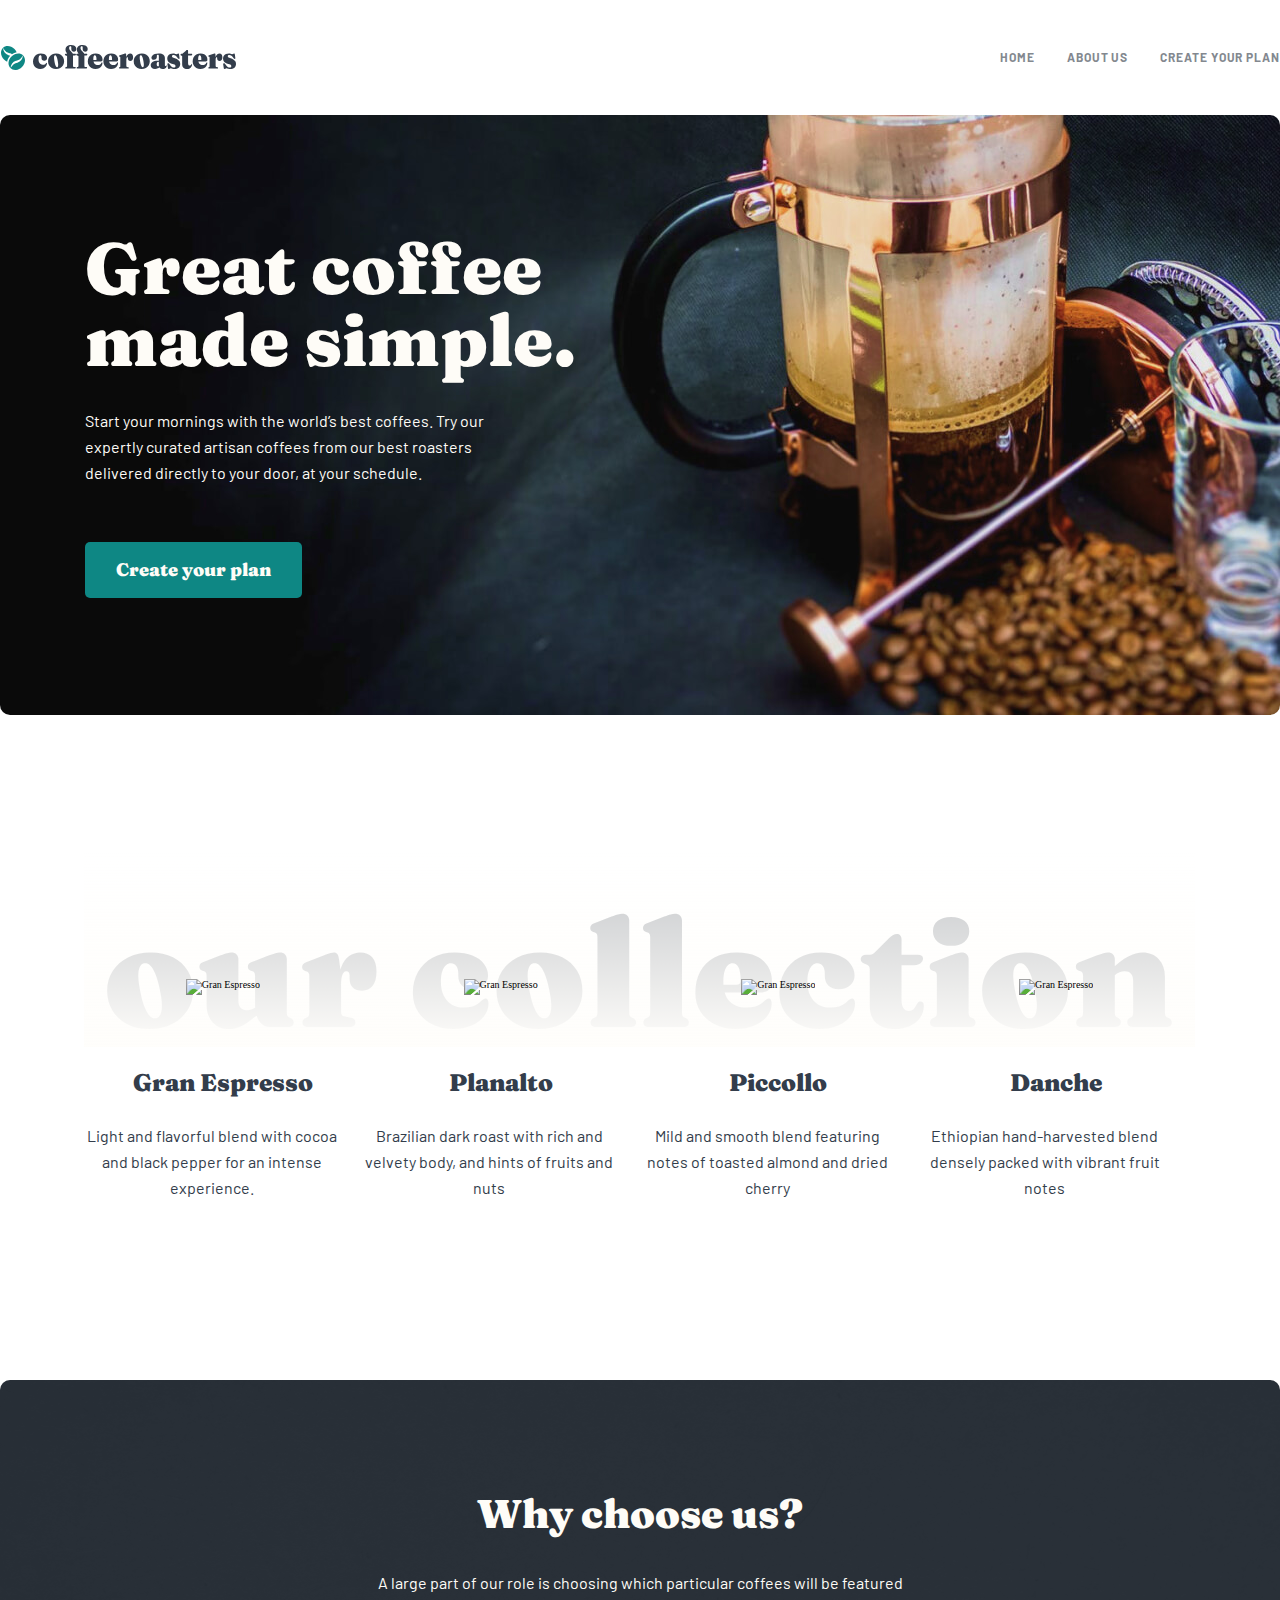
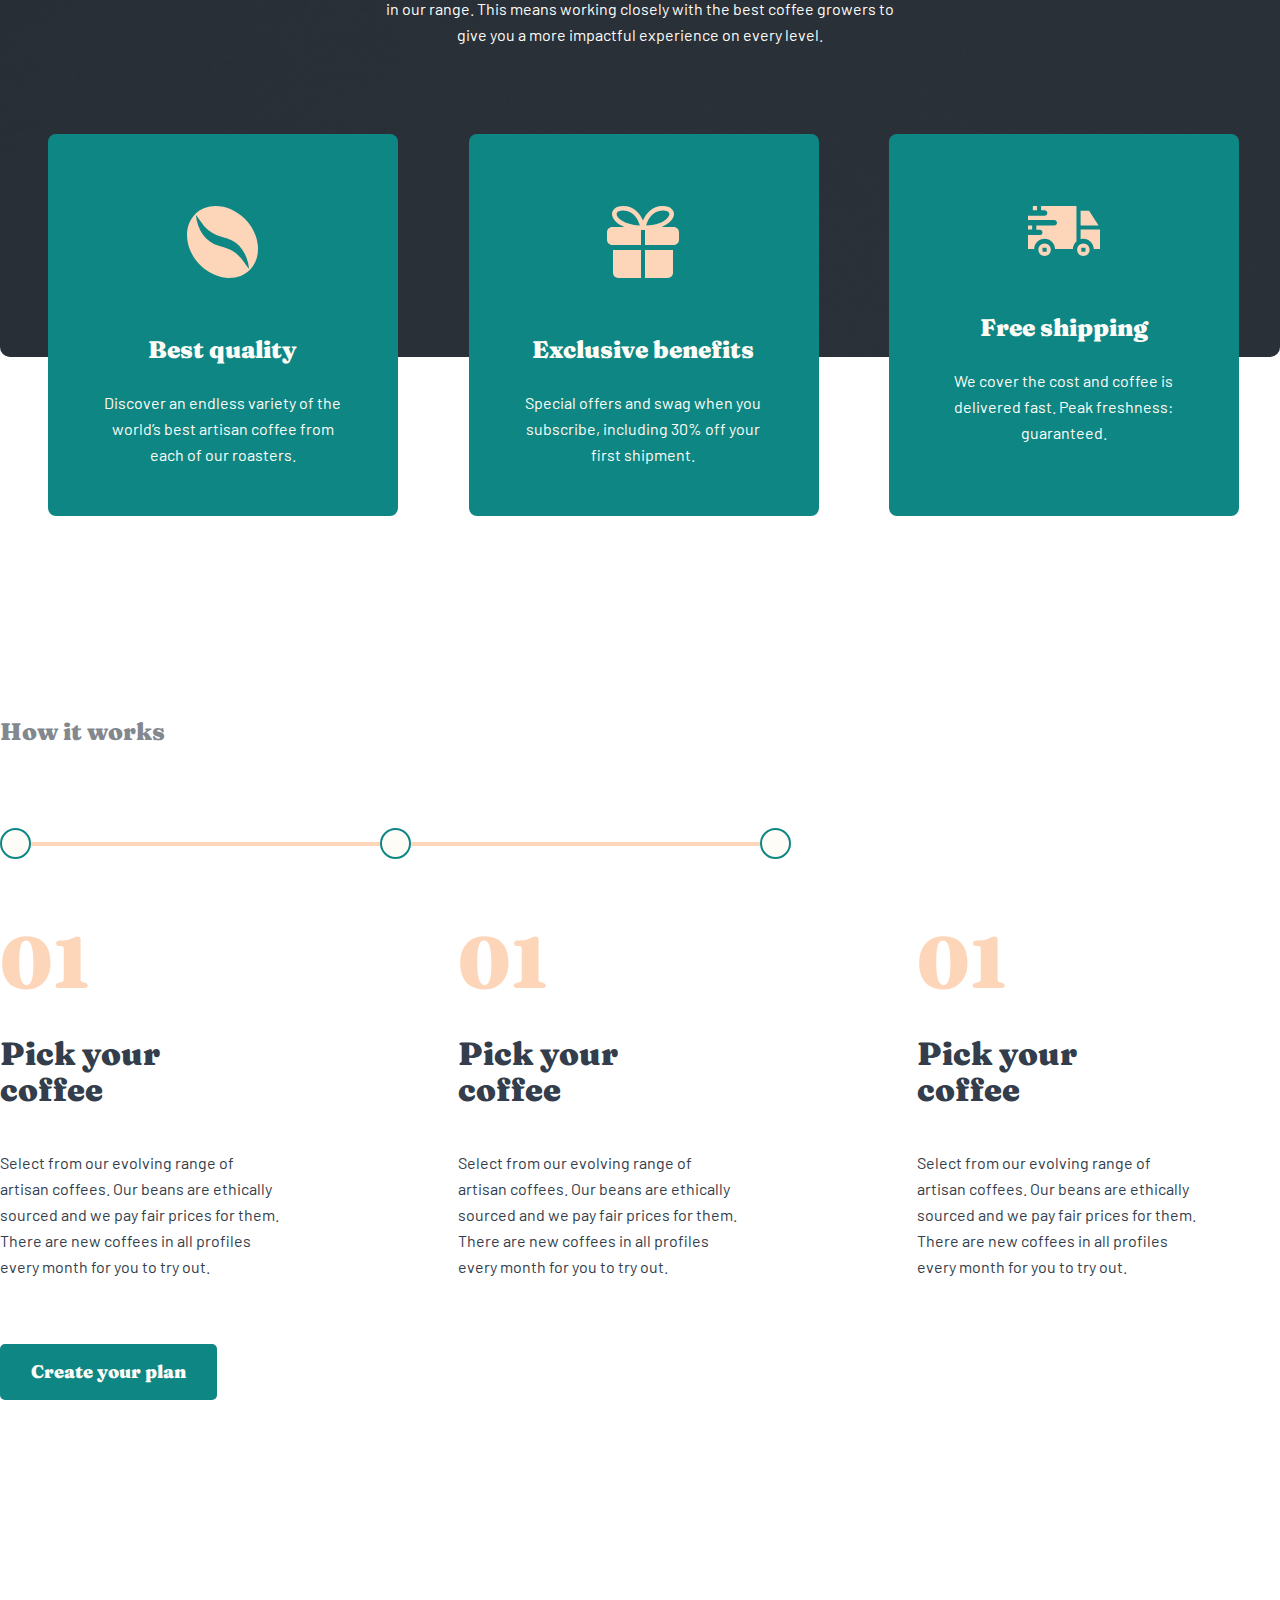
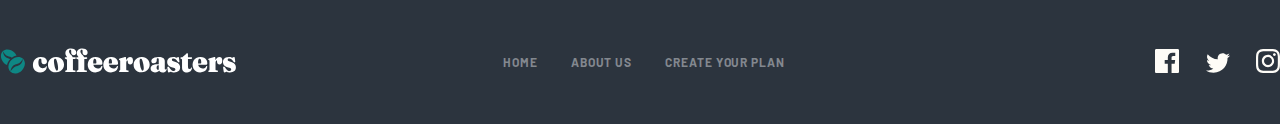
==== index.html @ 738a77b7 "Coffeeroasters" ====
<!DOCTYPE html>
<html lang="en">
  <head>
    <meta charset="UTF-8" />
    <meta http-equiv="X-UA-Compatible" content="IE=edge" />
    <meta name="viewport" content="width=device-width, initial-scale=1.0" />
    <title>_Coffeeroasters_1_</title>
    <link rel="stylesheet" href="./css/normalize.css" />
    <link rel="stylesheet" href="./css/minify.css" />
  </head>
  <body>
    <!-- HEADER -->
    <header>
      <div class="header-container container">
        <img
          class="header-logo"
          src="./img/svg/coffe-logo.svg"
          alt="Coffeeroasters"
        />
        <nav class="header-nav">
          <ul class="header-ul">
            <li class="header-li">
              <a href="" class="header-link">HOME</a>
            </li>
            <li class="header-li">
              <a href="" class="header-link">ABOUT US</a>
            </li>
            <li class="header-li">
              <a href="" class="header-link">Create your plan</a>
            </li>
          </ul>
        </nav>
      </div>
    </header>
    <!-- HEADER END -->

    <!-- MAIN -->
    <main>
      <section class="great-sec">
        <div class="container">
          <div class="great-coffe">
            <h1 class="coffe-hone">Great coffee made simple.</h1>
            <p class="coffe-p">
              Start your mornings with the world’s best coffees. Try our
              expertly curated artisan coffees from our best roasters delivered
              directly to your door, at your schedule.
            </p>
            <div class="btn-plan">
              <a class="btn-link" href="#">Create your plan</a>
            </div>
          </div>
        </div>
      </section>
      <!-- END -->
      <section class="collection">
        <div class="container">
          <div class="our-div">
            <div class="gran">
              <img
                class="gran-img"
                src="./img/svg/gran-espresso.svg"
                alt="Gran Espresso"
              />
              <h2 class="gran-h2">Gran Espresso</h2>
              <p class="gran-p">
                Light and flavorful blend with cocoa and black pepper for an
                intense experience.
              </p>
            </div>

            <div class="gran">
              <img
                class="gran-img"
                src="./img/svg/planalto.svg"
                alt="Gran Espresso"
              />
              <h2 class="gran-h2">Planalto</h2>
              <p class="gran-p">
                Brazilian dark roast with rich and velvety body, and hints of
                fruits and nuts
              </p>
            </div>

            <div class="gran">
              <img
                class="gran-img"
                src="./img/svg/piccollo.svg"
                alt="Gran Espresso"
              />
              <h2 class="gran-h2">Piccollo</h2>
              <p class="gran-p">
                Mild and smooth blend featuring notes of toasted almond and
                dried cherry
              </p>
            </div>

            <div class="gran">
              <img
                class="gran-img"
                src="./img/svg/dancha.svg"
                alt="Gran Espresso"
              />
              <h2 class="gran-h2">Danche</h2>
              <p class="gran-p">
                Ethiopian hand-harvested blend densely packed with vibrant fruit
                notes
              </p>
            </div>
          </div>
        </div>
      </section>
      <!-- END -->

      <section class="choose-sec">
        <div class="container">
          <div class="choose-div">
            <h1 class="choose-h1">Why choose us?</h1>
            <p class="choose-p">
              A large part of our role is choosing which particular coffees will
              be featured in our range. This means working closely with the best
              coffee growers to give you a more impactful experience on every
              level.
            </p>

            <div class="best-1">
              <div class="best">
                <img
                  class="best-img"
                  src="./img/svg/best-quality.svg"
                  alt="Best quality"
                />
                <h2 class="best-h2">Best quality</h2>
                <p class="best-p">
                  Discover an endless variety of the world’s best artisan coffee
                  from each of our roasters.
                </p>
              </div>
              <div class="best">
                <img
                  class="best-img"
                  src="./img/svg/exclusive-benefits.svg"
                  alt="Best quality"
                />
                <h2 class="best-h2">Exclusive benefits</h2>
                <p class="best-p">
                  Special offers and swag when you subscribe, including 30% off
                  your first shipment.
                </p>
              </div>
              <div class="best">
                <img
                  class="best-img"
                  src="./img/svg/free-shipping.svg"
                  alt="Best quality"
                />
                <h2 class="best-h2">Free shipping</h2>
                <p class="best-p">
                  We cover the cost and coffee is delivered fast. Peak
                  freshness: guaranteed.
                </p>
              </div>
            </div>
          </div>
        </div>
      </section>
      <!-- END -->

      <section class="works-sec">
        <div class="container">
          <h3 class="works-h3">How it works</h3>
          <div class="works-shakl">
            <div class="cicrle"></div>
            <div class="line"></div>

            <div class="cicrle"></div>
            <div class="line"></div>

            <div class="cicrle"></div>
          </div>

          <div class="number">
            <div class="pick-your">
              <h1 class="pick-h1">01</h1>
              <h2 class="pick-h2">Pick your coffee</h2>
              <p class="pick-p">
                Select from our evolving range of artisan coffees. Our beans are
                ethically sourced and we pay fair prices for them. There are new
                coffees in all profiles every month for you to try out.
              </p>
            </div>

            <div class="pick-your">
              <h1 class="pick-h1">01</h1>
              <h2 class="pick-h2">Pick your coffee</h2>
              <p class="pick-p">
                Select from our evolving range of artisan coffees. Our beans are
                ethically sourced and we pay fair prices for them. There are new
                coffees in all profiles every month for you to try out.
              </p>
            </div>

            <div class="pick-your">
              <h1 class="pick-h1">01</h1>
              <h2 class="pick-h2">Pick your coffee</h2>
              <p class="pick-p">
                Select from our evolving range of artisan coffees. Our beans are
                ethically sourced and we pay fair prices for them. There are new
                coffees in all profiles every month for you to try out.
              </p>
            </div>
          </div>
          <div class="btn-plan-2">
            <a class="btn-link" href="#">Create your plan</a>
          </div>
        </div>
      </section>
    </main>
    <!-- MAIN END -->

    <footer class="footer">
      <div class="container">
        <div class="footer-div">
          <div class="footer-img">
            <img
              class="footer-logo"
              src="./img/svg/logo-white.svg"
              alt="coffee"
            />
          </div>
          <div class="footer-ul-div">
            <ul class="footer-ul">
              <li class="footer-li">
                <a href="" class="footer-a">HOME</a>
              </li>
              <li class="footer-li">
                <a href="" class="footer-a">ABOUT US</a>
              </li>
              <li class="footer-li">
                <a href="" class="footer-a">Create your plan</a>
              </li>
            </ul>
          </div>
          <div class="footer-icon">
            <a class="facebook" href="#">
              <svg
                width="24"
                height="24"
                viewBox="0 0 24 24"
                fill="none"
                xmlns="http://www.w3.org/2000/svg"
              >
                <path
                  id="Path"
                  d="M22.675 0H1.325C0.593 0 0 0.593 0 1.325V22.676C0 23.407 0.593 24 1.325 24H12.82V14.706H9.692V11.084H12.82V8.413C12.82 5.313 14.713 3.625 17.479 3.625C18.804 3.625 19.942 3.724 20.274 3.768V7.008L18.356 7.009C16.852 7.009 16.561 7.724 16.561 8.772V11.085H20.148L19.681 14.707H16.561V24H22.677C23.407 24 24 23.407 24 22.675V1.325C24 0.593 23.407 0 22.675 0Z"
                  fill="#FEFCF7"
                />
              </svg>
            </a>
            <a class="twiter" href="">
              <svg
                width="24"
                height="20"
                viewBox="0 0 24 20"
                fill="none"
                xmlns="http://www.w3.org/2000/svg"
              >
                <path
                  id="Path"
                  d="M24 2.55705C23.117 2.94905 22.168 3.21305 21.172 3.33205C22.189 2.72305 22.97 1.75805 23.337 0.608047C22.386 1.17205 21.332 1.58205 20.21 1.80305C19.313 0.846047 18.032 0.248047 16.616 0.248047C13.437 0.248047 11.101 3.21405 11.819 6.29305C7.728 6.08805 4.1 4.12805 1.671 1.14905C0.381 3.36205 1.002 6.25705 3.194 7.72305C2.388 7.69705 1.628 7.47605 0.965 7.10705C0.911 9.38805 2.546 11.522 4.914 11.997C4.221 12.185 3.462 12.229 2.69 12.081C3.316 14.037 5.134 15.46 7.29 15.5C5.22 17.123 2.612 17.848 0 17.54C2.179 18.937 4.768 19.752 7.548 19.752C16.69 19.752 21.855 12.031 21.543 5.10605C22.505 4.41105 23.34 3.54405 24 2.55705Z"
                  fill="#FEFCF7"
                />
              </svg>
            </a>
            <a class="instagram" href="">
              <svg
                width="24"
                height="24"
                viewBox="0 0 24 24"
                fill="none"
                xmlns="http://www.w3.org/2000/svg"
              >
                <path
                  id="Shape"
                  fill-rule="evenodd"
                  clip-rule="evenodd"
                  d="M12 0C8.741 0 8.333 0.014 7.053 0.072C2.695 0.272 0.273 2.69 0.073 7.052C0.014 8.333 0 8.741 0 12C0 15.259 0.014 15.668 0.072 16.948C0.272 21.306 2.69 23.728 7.052 23.928C8.333 23.986 8.741 24 12 24C15.259 24 15.668 23.986 16.948 23.928C21.302 23.728 23.73 21.31 23.927 16.948C23.986 15.668 24 15.259 24 12C24 8.741 23.986 8.333 23.928 7.053C23.732 2.699 21.311 0.273 16.949 0.073C15.668 0.014 15.259 0 12 0ZM12 2.163C15.204 2.163 15.584 2.175 16.85 2.233C20.102 2.381 21.621 3.924 21.769 7.152C21.827 8.417 21.838 8.797 21.838 12.001C21.838 15.206 21.826 15.585 21.769 16.85C21.62 20.075 20.105 21.621 16.85 21.769C15.584 21.827 15.206 21.839 12 21.839C8.796 21.839 8.416 21.827 7.151 21.769C3.891 21.62 2.38 20.07 2.232 16.849C2.174 15.584 2.162 15.205 2.162 12C2.162 8.796 2.175 8.417 2.232 7.151C2.381 3.924 3.896 2.38 7.151 2.232C8.417 2.175 8.796 2.163 12 2.163ZM5.838 12C5.838 8.597 8.597 5.838 12 5.838C15.403 5.838 18.162 8.597 18.162 12C18.162 15.404 15.403 18.163 12 18.163C8.597 18.163 5.838 15.403 5.838 12ZM12 16C9.791 16 8 14.21 8 12C8 9.791 9.791 8 12 8C14.209 8 16 9.791 16 12C16 14.21 14.209 16 12 16ZM16.965 5.595C16.965 4.8 17.61 4.155 18.406 4.155C19.201 4.155 19.845 4.8 19.845 5.595C19.845 6.39 19.201 7.035 18.406 7.035C17.61 7.035 16.965 6.39 16.965 5.595Z"
                  fill="#FEFCF7"
                />
              </svg>
            </a>
          </div>
        </div>
      </div>
    </footer>
  </body>
</html>
---- css/minify.css ----
body,
html {
  height: 100%;
}
.header-container,
body {
  display: -webkit-box;
  display: -ms-flexbox;
}
.best,
body {
  -webkit-box-orient: vertical;
  -webkit-box-direction: normal;
}
.footer-a,
.header-link {
  letter-spacing: 0.923077px;
  text-transform: uppercase;
}
* {
  -webkit-box-sizing: border-box;
  box-sizing: border-box;
  margin: 0;
  padding: 0;
}
.container {
  margin-left: auto;
  margin-right: auto;
  width: 1280px;
}
.btn-plan,
.coffe-hone,
.coffe-p {
  margin-left: 8.5rem;
}
ul {
  list-style: none;
}
a {
  text-decoration: none;
}
html {
  font-size: 62.5%;
}
body {
  display: flex;
  -ms-flex-direction: column;
  flex-direction: column;
}
main {
  -webkit-box-flex: 1;
  -ms-flex-positive: 1;
  flex-grow: 1;
}
@font-face {
  font-family: Barlow;
  src: url("../fonts/Barlow-Bold.woff2") format("woff2"),
    url("../fonts/Barlow-Bold.woff") format("woff");
  font-weight: 700;
  font-style: normal;
  font-display: swap;
}
@font-face {
  font-family: Barlow;
  src: url("../fonts/Barlow-Regular.woff2") format("woff2"),
    url("../fonts/Barlow-Regular.woff") format("woff");
  font-weight: 400;
  font-style: normal;
  font-display: swap;
}
@font-face {
  font-family: "Fraunces 9pt";
  src: url("../fonts/Fraunces9pt-Black.woff2") format("woff2"),
    url("../fonts/Fraunces9pt-Black.woff") format("woff");
  font-weight: 900;
  font-style: normal;
  font-display: swap;
}
.header-container {
  display: flex;
  -webkit-box-pack: justify;
  -ms-flex-pack: justify;
  justify-content: space-between;
  -webkit-box-align: center;
  -ms-flex-align: center;
  align-items: center;
  padding: 4.4rem 0;
}
.best,
.header-ul {
  display: -webkit-box;
  display: -ms-flexbox;
}
.footer-div,
.header-ul {
  -webkit-box-pack: justify;
}
.header-ul {
  display: flex;
  -ms-flex-pack: justify;
  justify-content: space-between;
  gap: 3.2rem;
}
.header-link {
  font-family: Barlow;
  font-style: normal;
  font-weight: 700;
  font-size: 1.2rem;
  line-height: 1.5rem;
  color: #83888f;
}
.btn-link,
.coffe-hone,
.coffe-p {
  font-style: normal;
  color: #fefcf7;
}
.header-link:hover {
  color: #333d4b;
}
.great-coffe {
  background-image: url(../img/gread-coffe.jpg);
  height: 60rem;
  border-radius: 1rem;
  padding-top: 11.7rem;
  margin-bottom: 13.6rem;
}
.coffe-hone {
  font-family: "Fraunces 9pt";
  font-weight: 900;
  font-size: 7.2rem;
  line-height: 7.2rem;
  width: 49.3rem;
  margin-bottom: 3.2rem;
}
.coffe-p {
  font-family: Barlow;
  font-weight: 400;
  font-size: 16px;
  line-height: 26px;
  width: 44.5rem;
  margin-bottom: 5.6rem;
}
.btn-link,
.gran-h2 {
  font-family: "Fraunces 9pt";
  font-weight: 900;
}
.btn-plan {
  background: #0e8784;
  border-radius: 0.5rem;
  width: 21.7rem;
  height: 5.6rem;
  padding: 1.5rem 3.1rem;
}
.choose-div,
.our-div {
  background-repeat: no-repeat;
}
.btn-plan-2:hover,
.btn-plan:hover {
  background-color: #66d2cf;
}
.btn-link {
  font-size: 18px;
  line-height: 25px;
  text-align: center;
}
.gran-h2,
.gran-p {
  color: #333d4b;
  text-align: center;
  font-style: normal;
}
.our-div {
  background-image: url(../img/svg/our-back.svg);
  display: -ms-grid;
  display: grid;
  width: 111.1rem;
  grid-template-columns: repeat(auto-fit, minmax(255px, 1fr));
  padding-top: 12.8rem;
  margin-left: 8.4rem;
}
.gran {
  text-align: center;
}
.gran-img {
  margin-bottom: 7.2rem;
  width: 25.5rem;
  height: 19.3rem;
}
.gran-h2 {
  font-size: 24px;
  line-height: 32px;
  margin-bottom: 2.4rem;
}
.gran-p {
  font-family: Barlow;
  font-weight: 400;
  font-size: 16px;
  line-height: 26px;
  width: 25.5rem;
  margin-bottom: 17.9rem;
}
.best-h2,
.best-p,
.choose-h1,
.choose-p,
.footer-a:hover {
  color: #fefcf7;
}
.choose-div {
  background-image: url(../img/svg/choose-backrount.svg);
  padding-top: 11rem;
}
.choose-h1 {
  font-family: "Fraunces 9pt";
  font-style: normal;
  font-weight: 900;
  font-size: 40px;
  line-height: 48px;
  text-align: center;
  margin-bottom: 3.2rem;
}
.choose-p {
  font-family: Barlow;
  font-style: normal;
  font-weight: 400;
  font-size: 16px;
  line-height: 26px;
  text-align: center;
  width: 54rem;
  margin-left: 37rem;
  margin-bottom: 8.6rem;
}
.best-1 {
  display: -ms-grid;
  display: grid;
  grid-template-columns: repeat(auto-fit, minmax(350px, 1fr));
  margin-left: 4.8rem;
  gap: 3rem;
  margin-bottom: 20rem;
}
.best {
  background-color: #0e8784;
  padding: 7.2rem 4.8rem 4.8rem 4.7rem;
  border-radius: 8px;
  display: flex;
  -webkit-box-align: center;
  -ms-flex-align: center;
  align-items: center;
  -ms-flex-direction: column;
  flex-direction: column;
  width: 35rem;
}
.footer-div,
.works-shakl {
  display: -webkit-box;
  display: -ms-flexbox;
}
.best-img {
  margin-bottom: 5.6rem;
}
.best-h2 {
  font-family: "Fraunces 9pt";
  font-style: normal;
  font-weight: 900;
  font-size: 24px;
  line-height: 32px;
  text-align: center;
  margin-bottom: 2.4rem;
}
.best-p {
  font-family: Barlow;
  font-style: normal;
  font-weight: 400;
  font-size: 16px;
  line-height: 26px;
  text-align: center;
}
.pick-h1,
.pick-h2,
.works-h3 {
  font-family: "Fraunces 9pt";
  font-weight: 900;
}
.works-h3 {
  font-style: normal;
  font-size: 24px;
  line-height: 32px;
  color: #83888f;
  margin-bottom: 8rem;
}
.works-shakl {
  display: flex;
  -webkit-box-align: center;
  -ms-flex-align: center;
  align-items: center;
  margin-bottom: 6.7rem;
}
.cicrle {
  background: #fefcf7;
  border: 2px solid #0e8784;
  border-radius: 50%;
  width: 3.1rem;
  height: 3.1rem;
}
.line {
  border: 2px solid #fdd6ba;
  width: 34.9rem;
  background-color: #fdd6ba;
}
.number {
  display: -ms-grid;
  display: grid;
  grid-template-columns: repeat(auto-fit, minmax(285px, 1fr));
  margin-bottom: 6.4rem;
  gap: 95px;
}
.pick-h1 {
  font-style: normal;
  font-size: 72px;
  line-height: 72px;
  margin-bottom: 3.8rem;
  color: #fdd6ba;
}
.pick-h2 {
  font-style: normal;
  font-size: 32px;
  line-height: 36px;
  width: 25.5rem;
  margin-bottom: 4.2rem;
  color: #333d4b;
}
.footer-a,
.pick-p {
  font-family: Barlow;
  font-style: normal;
}
.pick-p {
  font-weight: 400;
  font-size: 16px;
  line-height: 26px;
  width: 28.5rem;
  color: #333d4b;
}
.btn-plan-2 {
  background: #0e8784;
  border-radius: 0.5rem;
  width: 21.7rem;
  height: 5.6rem;
  padding: 1.5rem 3.1rem;
}
.footer {
  margin-top: 20rem;
  background-color: #2c343e;
  padding: 4.8rem 0;
}
.footer-div {
  display: flex;
  -ms-flex-pack: justify;
  justify-content: space-between;
  -webkit-box-align: center;
  -ms-flex-align: center;
  align-items: center;
}
.footer-ul {
  display: -webkit-box;
  display: -ms-flexbox;
  display: flex;
  -webkit-box-pack: justify;
  -ms-flex-pack: justify;
  justify-content: space-between;
  -webkit-box-align: center;
  -ms-flex-align: center;
  align-items: center;
  gap: 3.3rem;
  margin-right: 10.3rem;
}
.footer-a {
  font-weight: 700;
  font-size: 12px;
  line-height: 15px;
  color: #83888f;
}
.facebook,
.twiter {
  margin-right: 2.4rem;
}
.facebook:hover svg path,
.instagram:hover svg path,
.twiter:hover svg path {
  fill: #fdd6ba;
}
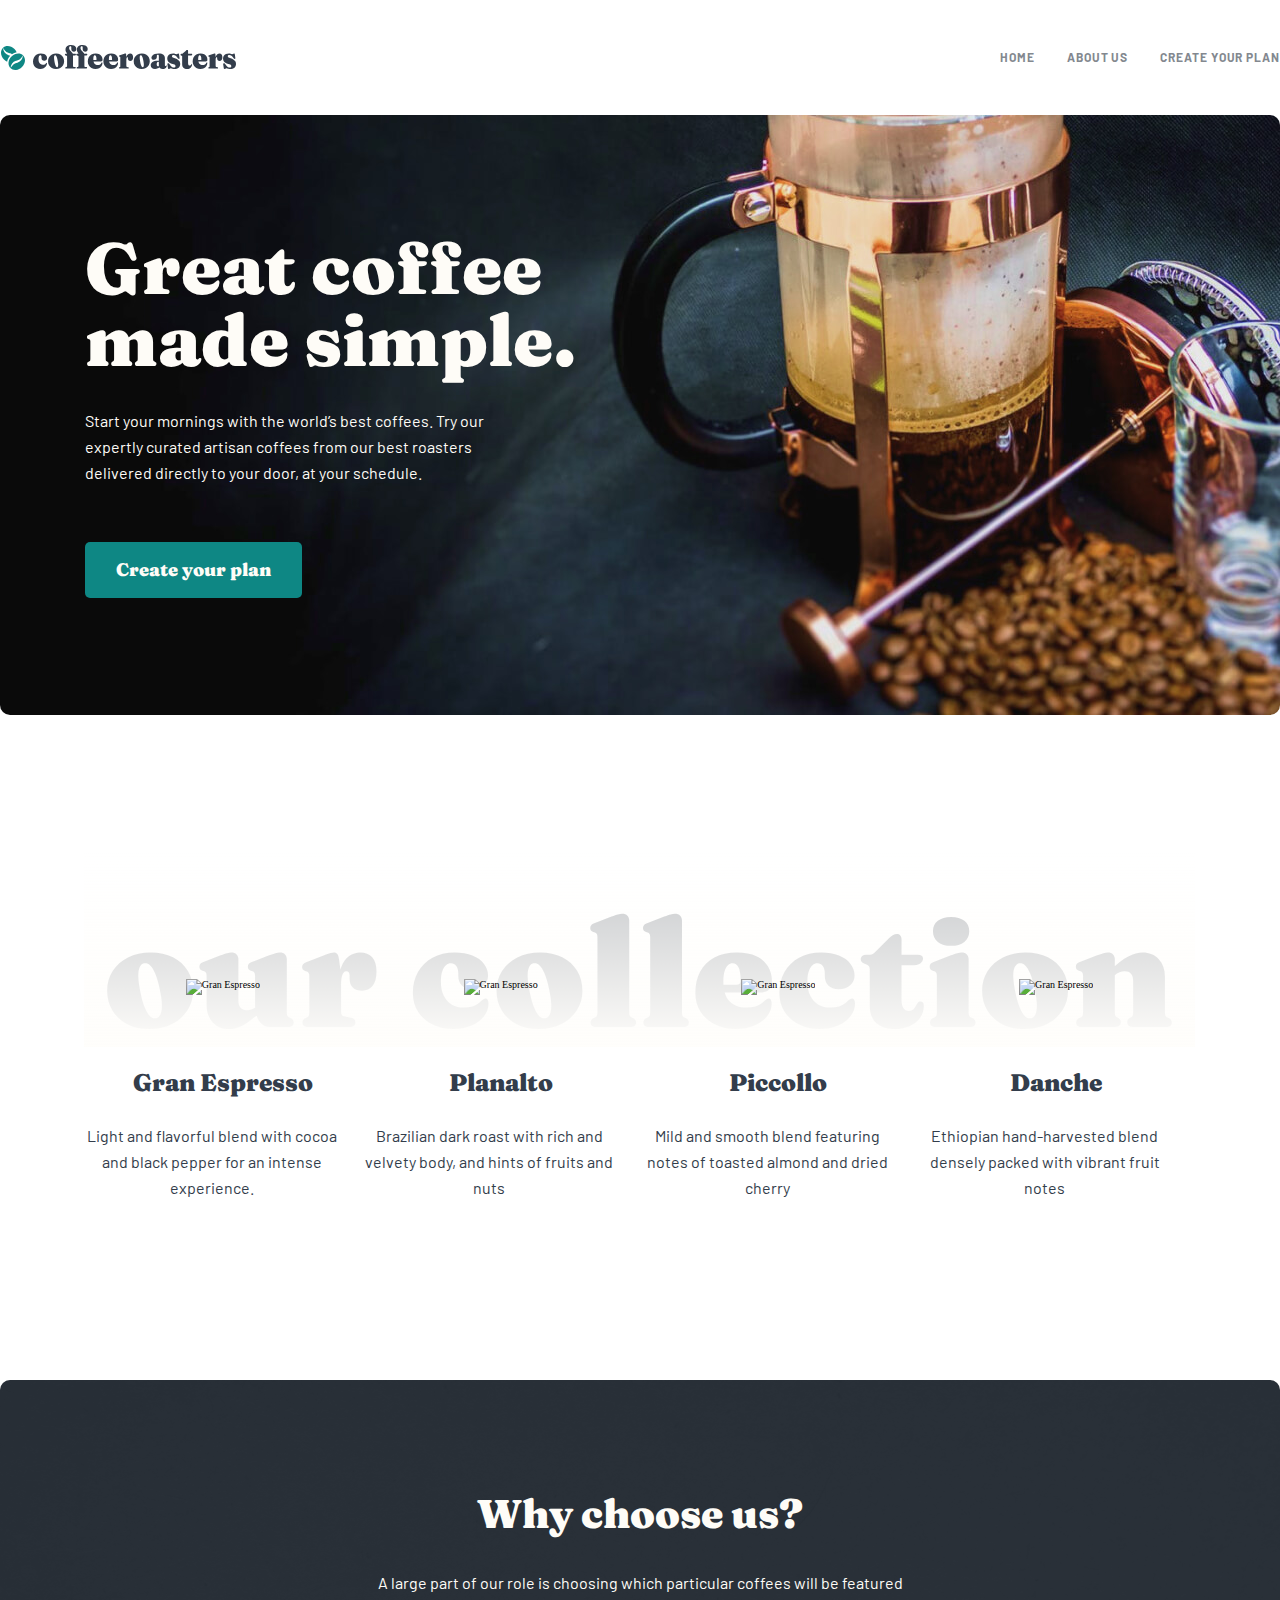
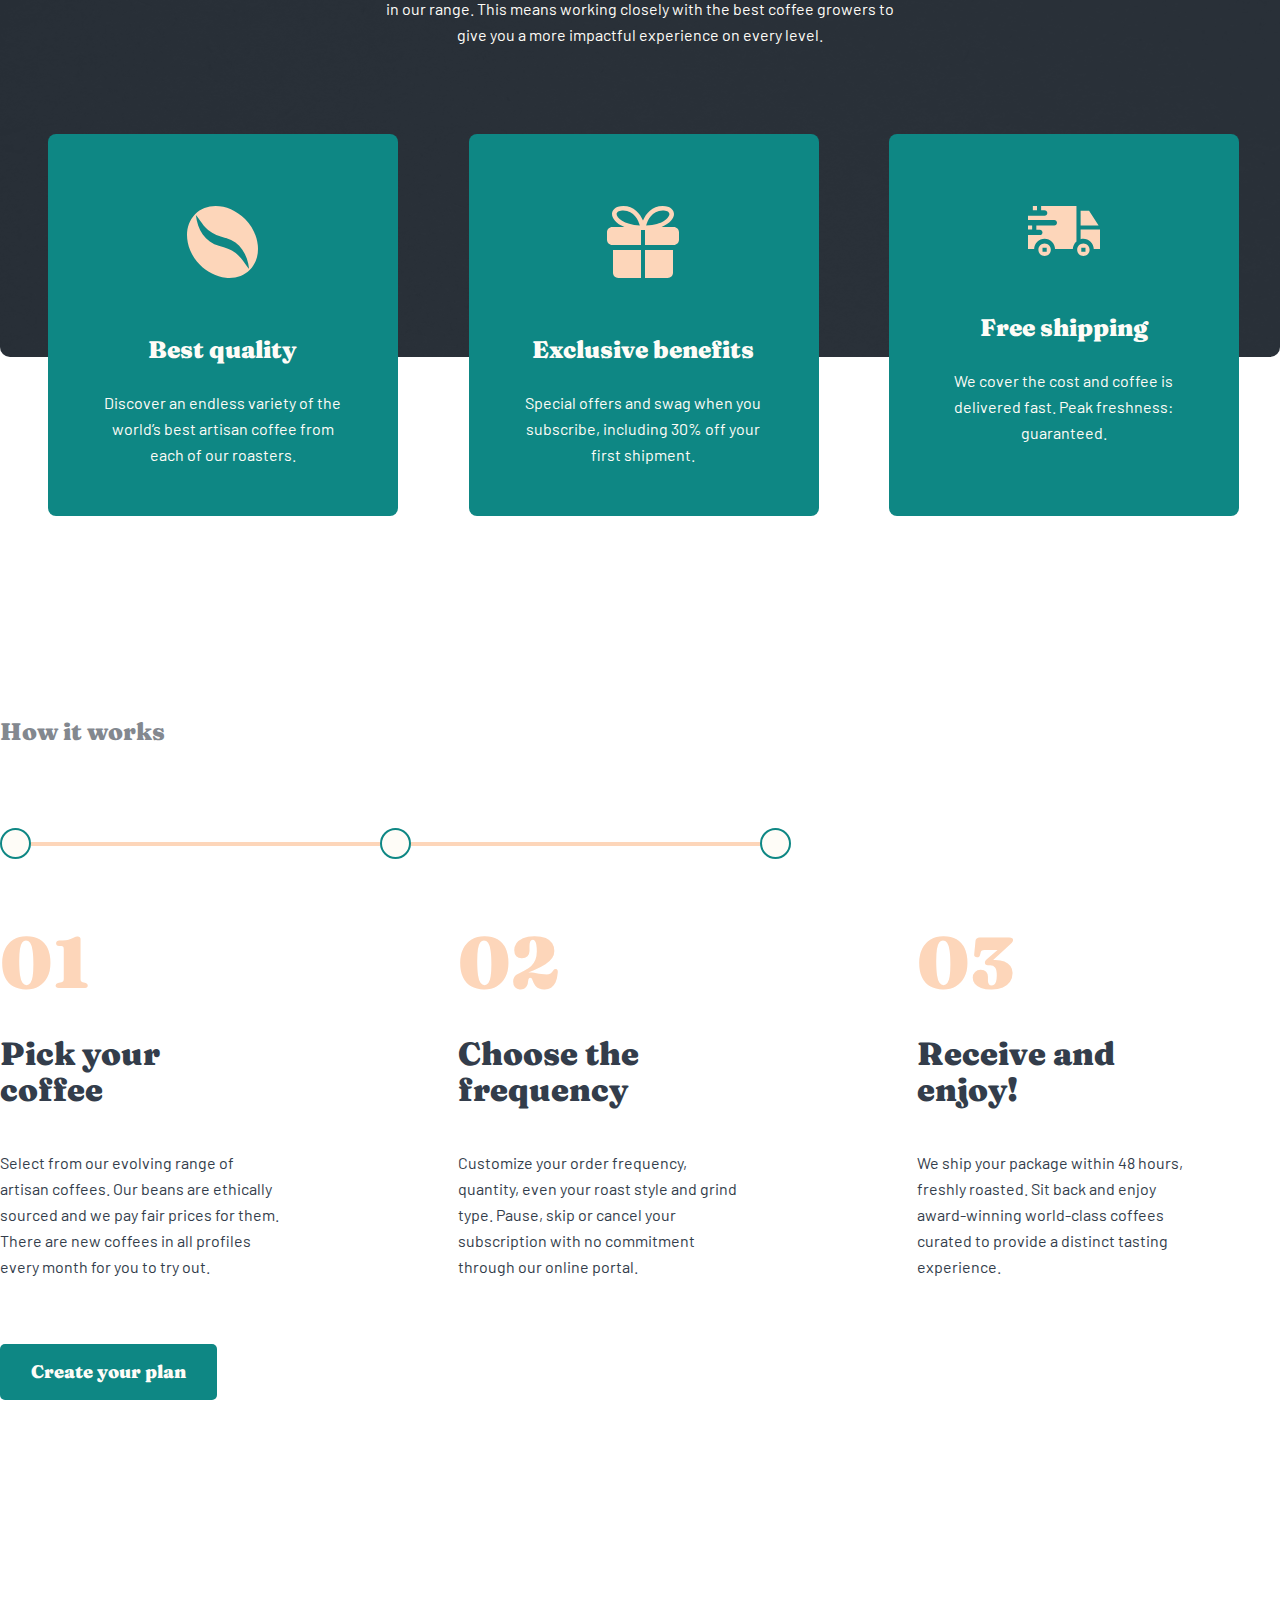
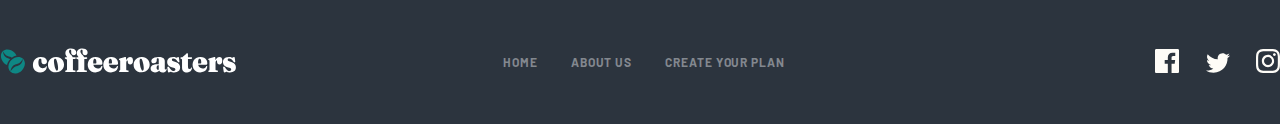
==== commit 63dbe93c: "Coffeeroasters" ====
--- a/index.html
+++ b/index.html
@@ -190,22 +190,22 @@
             </div>
 
             <div class="pick-your">
-              <h1 class="pick-h1">01</h1>
-              <h2 class="pick-h2">Pick your coffee</h2>
+              <h1 class="pick-h1">02</h1>
+              <h2 class="pick-h2">Choose the frequency</h2>
               <p class="pick-p">
-                Select from our evolving range of artisan coffees. Our beans are
-                ethically sourced and we pay fair prices for them. There are new
-                coffees in all profiles every month for you to try out.
+                Customize your order frequency, quantity, even your roast style
+                and grind type. Pause, skip or cancel your subscription with no
+                commitment through our online portal.
               </p>
             </div>
 
             <div class="pick-your">
-              <h1 class="pick-h1">01</h1>
-              <h2 class="pick-h2">Pick your coffee</h2>
+              <h1 class="pick-h1">03</h1>
+              <h2 class="pick-h2">Receive and enjoy!</h2>
               <p class="pick-p">
-                Select from our evolving range of artisan coffees. Our beans are
-                ethically sourced and we pay fair prices for them. There are new
-                coffees in all profiles every month for you to try out.
+                We ship your package within 48 hours, freshly roasted. Sit back
+                and enjoy award-winning world-class coffees curated to provide a
+                distinct tasting experience.
               </p>
             </div>
           </div>
